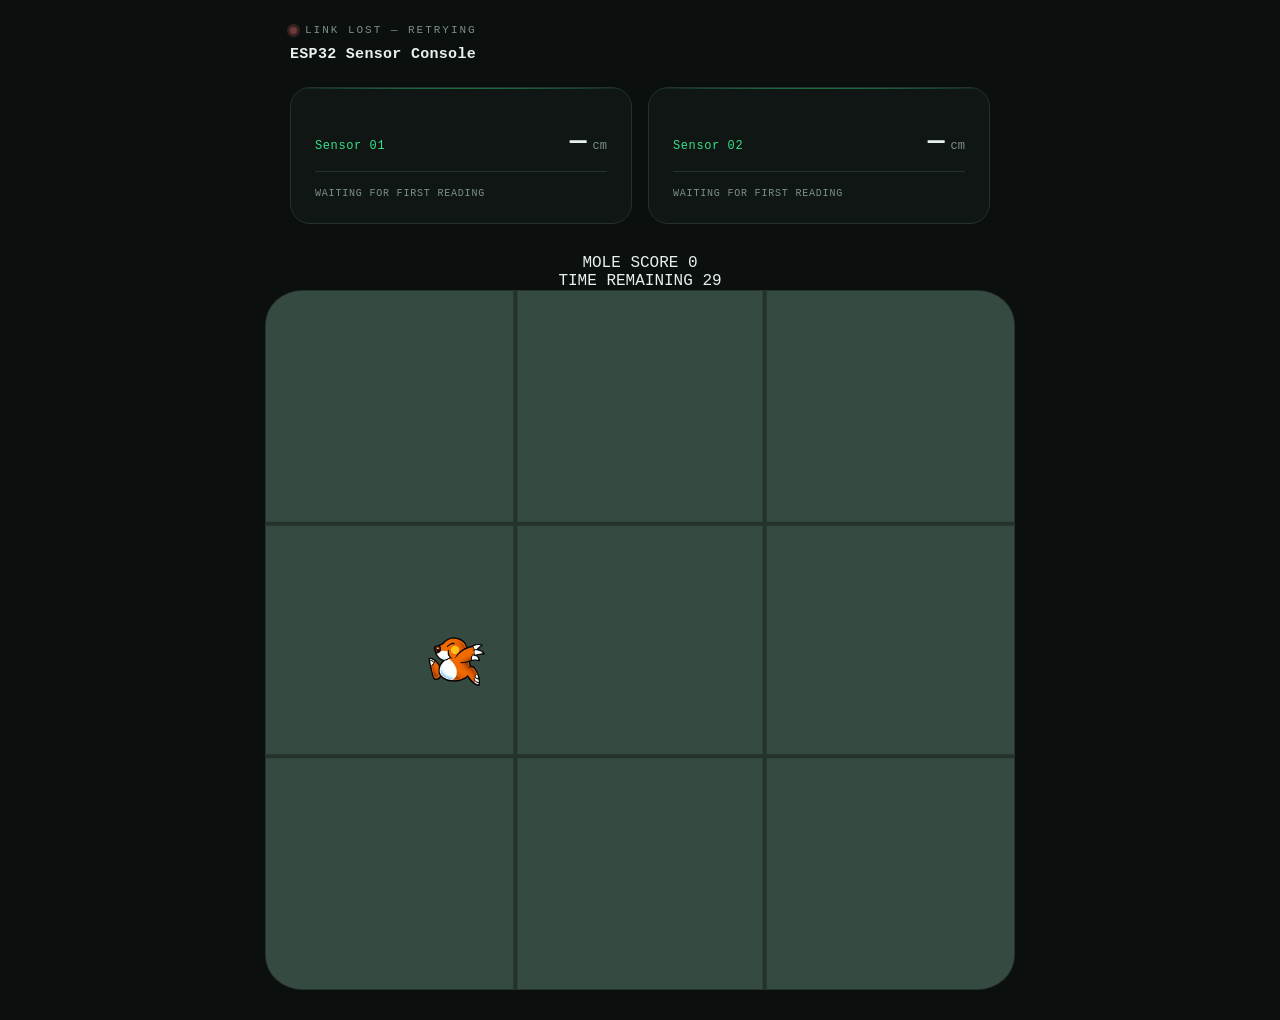
==== Dual ESP Sensor connection/EspReceiver/data/Game.html @ 5ae4bf00 "Game play elements" ====
<!DOCTYPE html>
<html lang="en">
<head>
  <meta charset="UTF-8">
  <meta name="viewport" content="width=device-width, initial-scale=1">
  <title>Sensor Console</title>
  <link rel="icon" href="data:,">
  <style>
  :root{
    --bg: #0b0f0d;
    --panel: #101613;
    --line: #24322c;
    --text: #e7f2ec;
    --dim: #7c9184;
    --live: #35e08a;
    --live-dim: #1b6b45;
    --warn: #e01935;
    --display: #354a40;
  }

  * { box-sizing: border-box; }

  html, body {
    margin: 0;
    padding: 0;
    background: var(--bg);
    color: var(--text);
    font-family: "SF Mono", "JetBrains Mono", Menlo, Consolas, monospace;
    min-height: 50vh;
  }

  body {
    display: flex;
    align-items: center;
    padding: 24px;
    flex-direction: column; 
    align-items: center;
  }

  .console {
    width: 100%;
    max-width: 700px;
  }

  .eyebrow {
    display: flex;
    align-items: center;
    gap: 8px;
    font-size: 11px;
    letter-spacing: 0.18em;
    text-transform: uppercase;
    color: var(--dim);
    margin-bottom: 10px;
  }

  .dot {
    width: 7px;
    height: 7px;
    border-radius: 50%;
    background: var(--live);
    box-shadow: 0 0 0 3px var(--live-dim);
    animation: pulse 1.6s ease-in-out infinite;
    flex-shrink: 0;
  }

  .dot.offline {
    background: #6b3b3b;
    box-shadow: 0 0 0 3px #3a2222;
    animation: none;
  }

  @keyframes pulse {
    0%, 100% { opacity: 1; }
    50% { opacity: 0.4; }
  }

  h1 {
    font-size: 15px;
    font-weight: 600;
    letter-spacing: 0.02em;
    margin: 0 0 24px 0;
    color: var(--text);
  }

  .panel {
    background: var(--panel);
    border: 1px solid var(--line);
    border-radius: 20px;
    padding: 24px 24px;
    position: relative;
    overflow: hidden;
    margin-bottom: 30px;
  }

  .panel::before {
    content: "";
    position: absolute;
    top: 0; left: 0; right: 0;
    height: 1px;
    background: linear-gradient(90deg, transparent, var(--live-dim), transparent);
  }
  
  .panel::after {
    content: "";
    position: absolute;
    top: 0; left: 0; right: 0;
    height: 1px;
    background: linear-gradient(90deg, transparent, var(--live-dim), transparent);
    
  }
  .panel-row {
    display: flex;
    gap: 16px;
  }
 
  .panel-row .panel {
    flex: 1;
    min-width: 0;
  }

  .channel {
    display: flex;
    justify-content: space-between;
    align-items: baseline;
    padding: 14px 0;
    border-bottom: 1px solid var(--line);
  }

  .channel:last-child {
    border-bottom: none;
  }

  .channel-label {
    font-size: 12px;
    color: var(--dim);
    letter-spacing: 0.05em;
  }

  .channel-id {
    color: var(--live);
    margin-right: 6px;
  }

  .reading {
    display: flex;
    align-items: baseline;
    gap: 6px;
  }

  .reading-value {
    font-size: 28px;
    font-weight: 600;
    font-variant-numeric: tabular-nums;
    min-width: 2.5ch;
    text-align: right;
    transition: color 0.15s ease;
  }

  .reading-unit {
    font-size: 12px;
    color: var(--dim);
  }

  .meta {
    display: flex;
    justify-content: space-between;
    margin-top: 16px;
    font-size: 10px;
    color: var(--dim);
    letter-spacing: 0.08em;
    text-transform: uppercase;
  }

  .meta span:last-child {
    color: var(--warn);
  }

  .meta span.ok {
    color: var(--dim);
  }
  
  .display {
    height: 382px;
    background: var(--display);
    border: 1px solid var(--line);
    border-radius: 20px;
    padding: 16px 16px;
    position: relative;
    overflow: hidden;
  }

  .player {
    width: 20px;
    height: 20px;
    border-radius: 50%;
    background: #0059B3;
    box-shadow: 0 0 2px 2px #61ABFF;
  }

  canvas {
    height: 700px;
    width: 750px;
    background: var(--display);
    border: 1px solid var(--line);
    border-radius: 5%;
  }

  footer {
    margin-top: 18px;
    font-size: 10px;
    color: var(--dim);
    text-align: center;
    letter-spacing: 0.04em;
}
</style>

</head>
<body>

  <div class="console">
    <div class="eyebrow">
      <span class="dot" id="statusDot"></span>
      <span id="statusText">Link established</span>
    </div>

    <h1>ESP32 Sensor Console</h1>
    <div class="panel-row">
      <div class="panel">
        <div class="channel">
          <div class="channel-label"><span class="channel-id">Sensor 01</span></div>
          <div class="reading">
            <span class="reading-value" id="distance1State">—</span>
            <span class="reading-unit">cm</span>
          </div>
        </div>

        <div class="meta">
          <span class="ok" id="lastUpdate">waiting for first reading</span>
        </div>
      </div>
      
      <div class="panel">
        <div class="channel">
          <div class="channel-label"><span class="channel-id">Sensor 02</span></div>
          <div class="reading">
            <span class="reading-value" id="distance2State">—</span>
            <span class="reading-unit">cm</span>
          </div>
        </div>

        <div class="meta">
          <span class="ok" id="lastUpdate">waiting for first reading</span>
        </div>
      </div>
    </div>
  </div>
 
  <!-- added score  -->
  <div class="game-header">
    <span>MOLE SCORE</span>
    <span id="score">0</span>
  </div>

   <!-- added time remaining  -->
   <div class="game-header">
    <span>TIME REMAINING</span>
    <span id="timeRemaining">30</span>
   </div>

  <!-- upload game canvas  -->
  <canvas id="gameCanvas"></canvas>
  
<script>
  var dot = document.getElementById('statusDot');
  var statusText = document.getElementById('statusText');
  var valueEl = document.getElementById('distance1State');
  var valueEl2 = document.getElementById('distance2State');
  var lastUpdateEl = document.getElementById('lastUpdate');
  var lastGoodTime = null;

  function setOnline(isOnline) {
    if (isOnline) {
      dot.classList.remove('offline');
      statusText.textContent = 'Link established';
    } else {
      dot.classList.add('offline');
      statusText.textContent = 'Link lost — retrying';
    }
  }

  function updateStatus() {
    var xhr = new XMLHttpRequest();
    xhr.open('GET', '/status', true);
    xhr.timeout = 1500;

    xhr.onreadystatechange = function () {
      if (xhr.readyState === 4) {
        if (xhr.status === 200) {
          try {
            var s = JSON.parse(xhr.responseText);
            valueEl.textContent = s.distance1;
            valueEl2.textContent = s.remoteDistance;
            setOnline(true);
            lastGoodTime = new Date();
            lastUpdateEl.textContent = 'updated ' + lastGoodTime.toLocaleTimeString();
          } catch (e) {
            setOnline(false);
          }
        } else {
          setOnline(false);
        }
      }
    };

    xhr.onerror = function () { setOnline(false); };
    xhr.ontimeout = function () { setOnline(false); };

    xhr.send();
  }

  updateStatus();
  setInterval(updateStatus, 500);

  class Resources {
    constructor(){
      this.toLoad = {
        mole: "monty.png"
      };

      this.images = {};

      Object.keys(this.toLoad).forEach(key => {
        const img = new Image();
        img.src = this.toLoad[key];
        this.images[key] = {
          image: img,
          isLoaded: false
        };
        img.onload = () => {
          this.images[key].isLoaded = true;
        };
        img.onerror = () => {
          console.error(`Failed to load image: ${this.toLoad[key]}`);
        };
      });
    }
  }

  const resourses = new Resources();

  const canvas = document.querySelector("#gameCanvas");
const ctx = canvas.getContext("2d");

canvas.width = 750;
canvas.height = 700;

const scoreEl = document.querySelector("#score");
const timeRemainingEl = document.querySelector("#timeRemaining");

let score = 0;
let timeRemaining = 30; // seconds
let gameActive = true;

const mole = {
  x: 100,
  y: 100,
  row: 0,
  col: 0,
  width: 60,
  height: 60,
  visible: false,
  hoverCooldown: false
};

// Grid settings
const GRID_ROWS = 3;
const GRID_COLS = 3;
const CELL_PADDING = 20;

// Draw 3 x 3 grid
function drawGrid() {

  const cellWidth = canvas.width / GRID_COLS;
  const cellHeight = canvas.height / GRID_ROWS;

  ctx.strokeStyle = "#24322c";
  ctx.lineWidth = 4;

  // Vertical lines
  for (let col = 1; col < GRID_COLS; col++) {

    const x = col * cellWidth;

    ctx.beginPath();
    ctx.moveTo(x, 0);
    ctx.lineTo(x, canvas.height);
    ctx.stroke();
  }

  // Horizontal lines
  for (let row = 1; row < GRID_ROWS; row++) {

    const y = row * cellHeight;

    ctx.beginPath();
    ctx.moveTo(0, y);
    ctx.lineTo(canvas.width, y);
    ctx.stroke();
  }
}

// Set the canvas to the actual drawing size
function resizeCanvas() {
  canvas.width = canvas.clientWidth;
  canvas.height = canvas.clientHeight;

  moveMole();
}

window.addEventListener("resize", resizeCanvas);

// Move mole to a random position inside a random grid cell
function moveMole() {

  const cellWidth = canvas.width / GRID_COLS;
  const cellHeight = canvas.height / GRID_ROWS;

  // Pick a random grid square
    let randomRow;
    let randomCol;

 // prevent repeating the same cell
   do{
   randomRow = Math.floor(Math.random() * GRID_ROWS);
   randomCol = Math.floor(Math.random() * GRID_COLS);
   }
   while(
    randomRow === mole.row && randomCol === mole.col
    );

    mole.row = randomRow;
    mole.col = randomCol;

  // Top-left corner of chosen cell
  const cellX = randomCol * cellWidth;
  const cellY = randomRow * cellHeight;

  // Space available inside cell
  const availableWidth =
    cellWidth - mole.width - CELL_PADDING * 2;

  const availableHeight =
    cellHeight - mole.height - CELL_PADDING * 2;

  // Place mole completely inside the chosen cell
  mole.x =
    cellX +
    CELL_PADDING +
    Math.random() * availableWidth;

  mole.y =
    cellY +
    CELL_PADDING +
    Math.random() * availableHeight;

    mole.visible = true;
}

// Draw the game
function draw() {

  // Clear canvas
  ctx.clearRect(
    0,
    0,
    canvas.width,
    canvas.height
  );

// Background
ctx.fillStyle = "#354a40";

ctx.fillRect(
  0,
  0,
  canvas.width,
  canvas.height
);

// Draw grid
drawGrid();

// show game over screen when time runs out
if (!gameActive) {
  gameOverScreen();
  return;
}

// Draw mole

if (mole.visible) {
  
    const moleImage = resourses.images.mole;

  if (moleImage.isLoaded) {

    ctx.drawImage(
      moleImage.image,
      mole.x,
      mole.y,
      mole.width,
      mole.height
    );

  } else {

    // Temporary placeholder while image loads
    ctx.fillStyle = "#35e08a";

    ctx.beginPath();

    ctx.arc(
      mole.x + mole.width / 2,
      mole.y + mole.height / 2,
      mole.width / 2,
      0,
      Math.PI * 2
    );

    ctx.fill();
  }

 
}
 requestAnimationFrame(draw);
}

// moving the move into a random cell at set intervals
function moleMoveLoop() {
  if (!gameActive) {
    return;
  }

    moveMole();

    setTimeout(()=>{
        mole.visible = false;
        setTimeout(moleMoveLoop, 200);
    }, 1000);
}


// Convert mouse position to canvas coordinates
function getMousePosition(event) {

  const rect = canvas.getBoundingClientRect();

  return {
    x:
      (event.clientX - rect.left) *
      (canvas.width / rect.width),

    y:
      (event.clientY - rect.top) *
      (canvas.height / rect.height)
  };
}

// Check whether mouse is over mole
function isMouseOverMole(x, y) {

  return (
    x >= mole.x &&
    x <= mole.x + mole.width &&
    y >= mole.y &&
    y <= mole.y + mole.height
  );
}

// Hover interaction
canvas.addEventListener("mousemove", function(event) {

  if (mole.hoverCooldown) {
    return;
  }

  const mouse = getMousePosition(event);

  if (isMouseOverMole(mouse.x, mouse.y)) {

    // Increase score
    score++;

    scoreEl.textContent = score;

    // Prevent multiple score increases
    // from one mouse movement
    mole.hoverCooldown = true;

    // Move mole somewhere else
    mole.visible = false;

    // Small cooldown before another hit
    setTimeout(() => {
      mole.hoverCooldown = false;
    }, 100);
  }

});

canvas.addEventListener("click", function(event) {

  const mouse = getMousePosition(event);

  if (!gameActive) {
    // Restart game on click after game over
    playAgain();
  }

});

function gameOverScreen() {

  ctx.fillStyle = "rgba(0, 0, 0, 0.7)";
  ctx.fillRect(0, 0, canvas.width, canvas.height);

  ctx.fillStyle = "#ffffff";
  ctx.font = "48px Arial";
  ctx.textAlign = "center";
  ctx.fillText("Game Over!", canvas.width / 2, canvas.height / 2 - 20);
  ctx.font = "24px Arial";
  ctx.fillText("Your score: " + score, canvas.width / 2, canvas.height / 2 + 20);
  ctx.font = "20px Arial";
  ctx.fillText("Click to play again", canvas.width / 2, canvas.height / 2 + 60);
}

// Restart game
function playAgain() {
  score = 0;
  timeRemaining = 30;
  gameActive = true;
  scoreEl.textContent = score;
  timeRemainingEl.textContent = timeRemaining;
  mole.visible = false;
  draw();
  moleMoveLoop();
}

// Update the time remaining every second
function updateTimeRemaining() {
  if (gameActive) {
    timeRemaining--;
    timeRemainingEl.textContent = timeRemaining;
    if (timeRemaining <= 0) {
      gameActive = false;
      gameOverScreen();
    }
  }
}

// Start game
resizeCanvas();
draw();
moleMoveLoop();
setInterval(updateTimeRemaining, 1000);
</script>

</body>
</html>
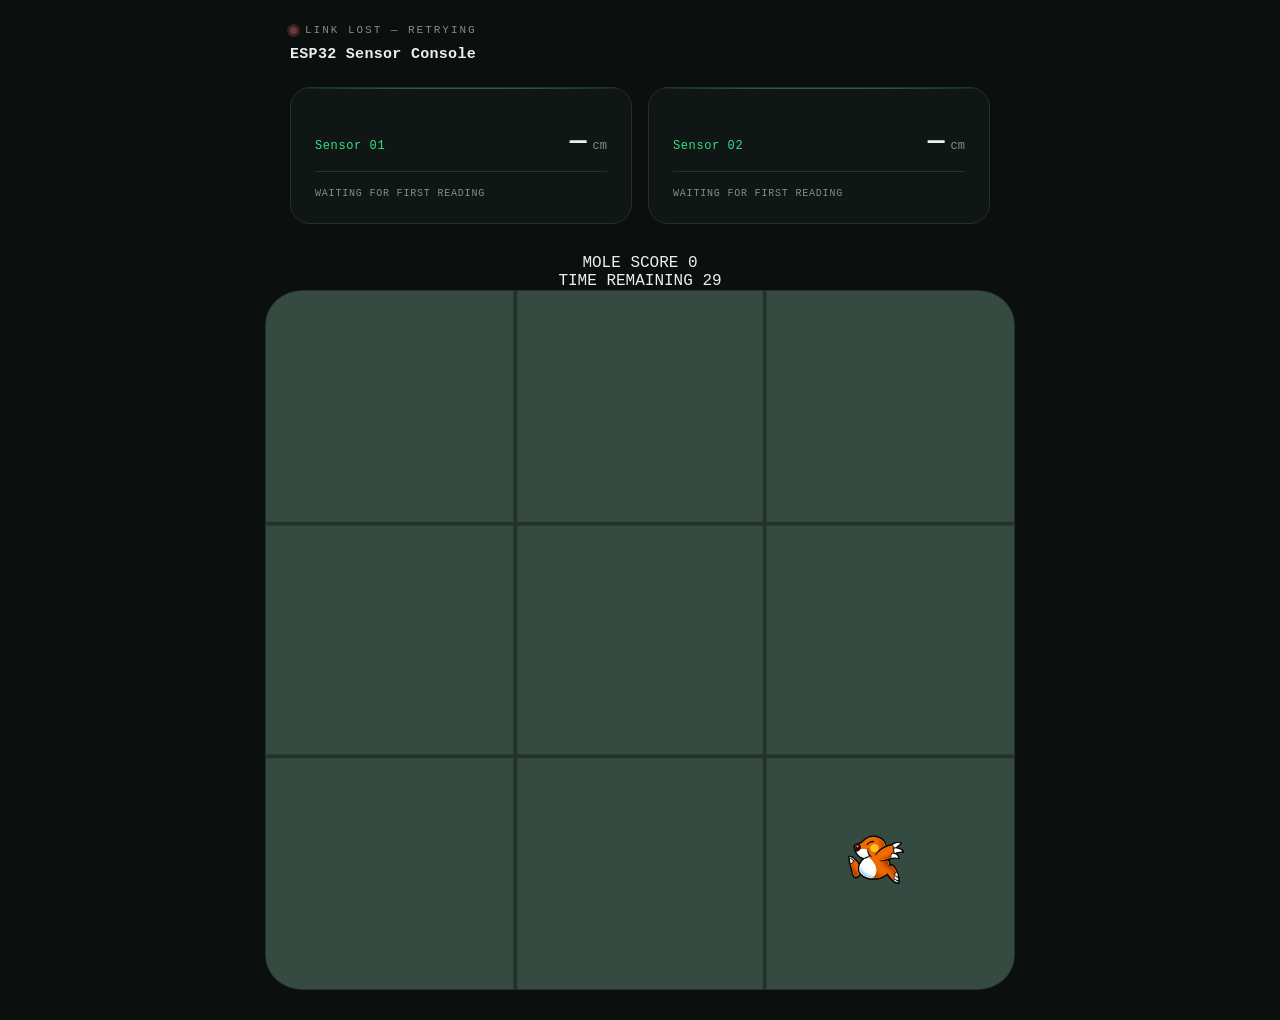
==== commit 71875f86: "Game Point system fix" ====
--- a/Dual ESP Sensor connection/EspReceiver/data/Game.html
+++ b/Dual ESP Sensor connection/EspReceiver/data/Game.html
@@ -586,7 +586,7 @@
 
   const mouse = getMousePosition(event);
 
-  if (isMouseOverMole(mouse.x, mouse.y)) {
+  if (mole.visible && isMouseOverMole(mouse.x, mouse.y)) {
 
     // Increase score
     score++;
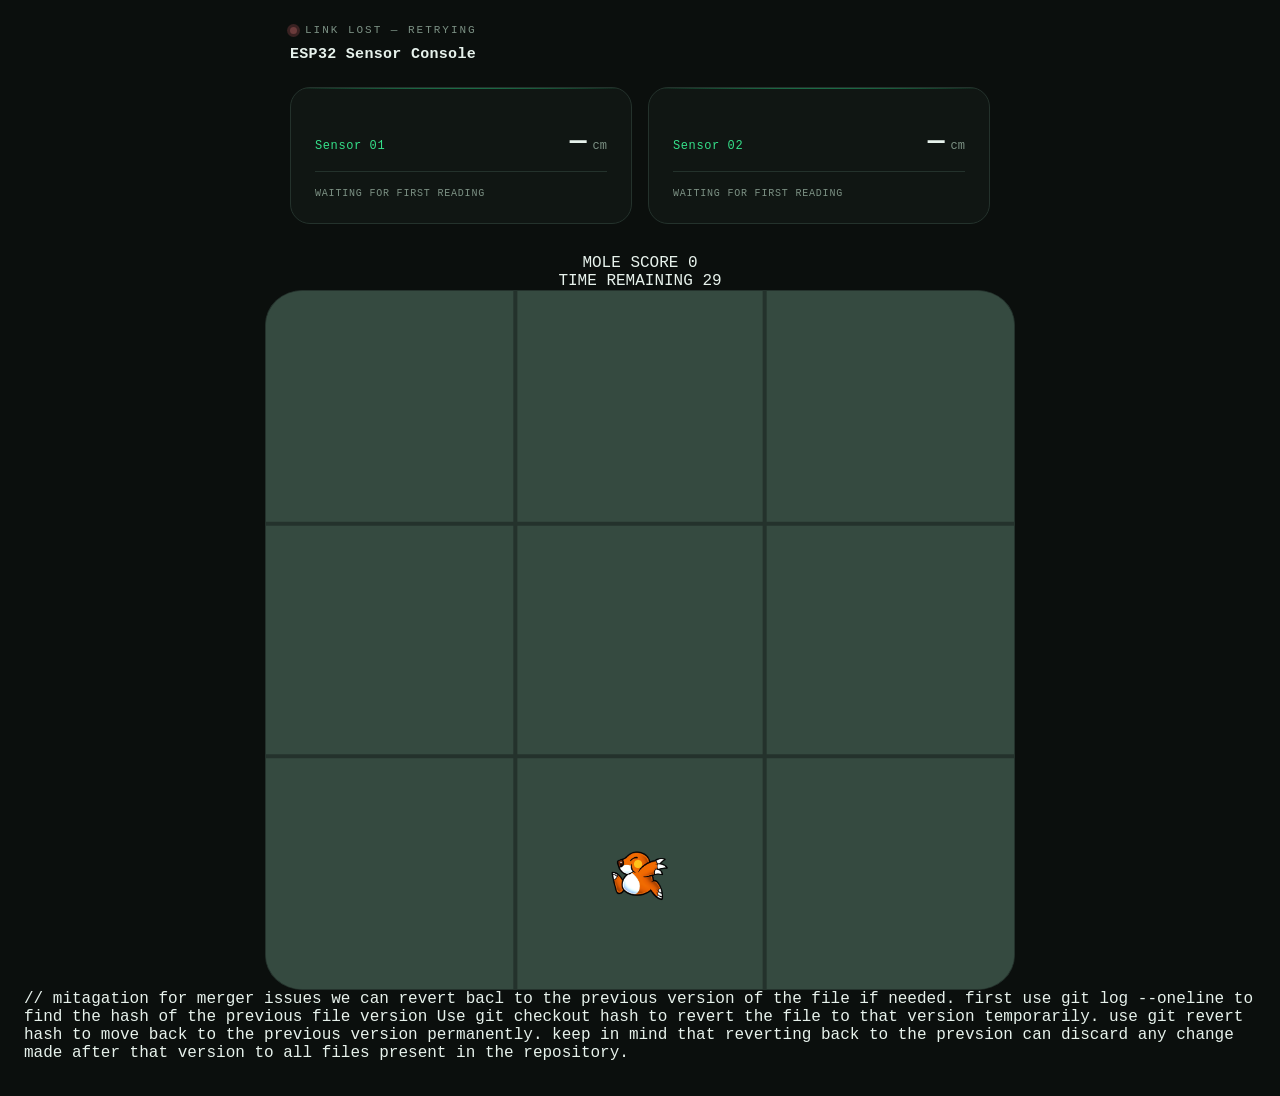
==== commit 76fa6074: "Merging game and sensor code" ====
--- a/Dual ESP Sensor connection/EspReceiver/data/Game.html
+++ b/Dual ESP Sensor connection/EspReceiver/data/Game.html
@@ -666,4 +666,11 @@
 </script>
 
 </body>
-</html>+</html>
+
+// mitagation for merger issues 
+ we can revert bacl to the previous version of the file if needed.
+ first use git log --oneline to find the hash of the previous file version 
+ Use git checkout hash to revert the file to that version temporarily. 
+ use git revert hash to move back to the previous version permanently.
+ keep in mind that reverting back to the prevsion can discard any change made after that version to all files present in the repository.
